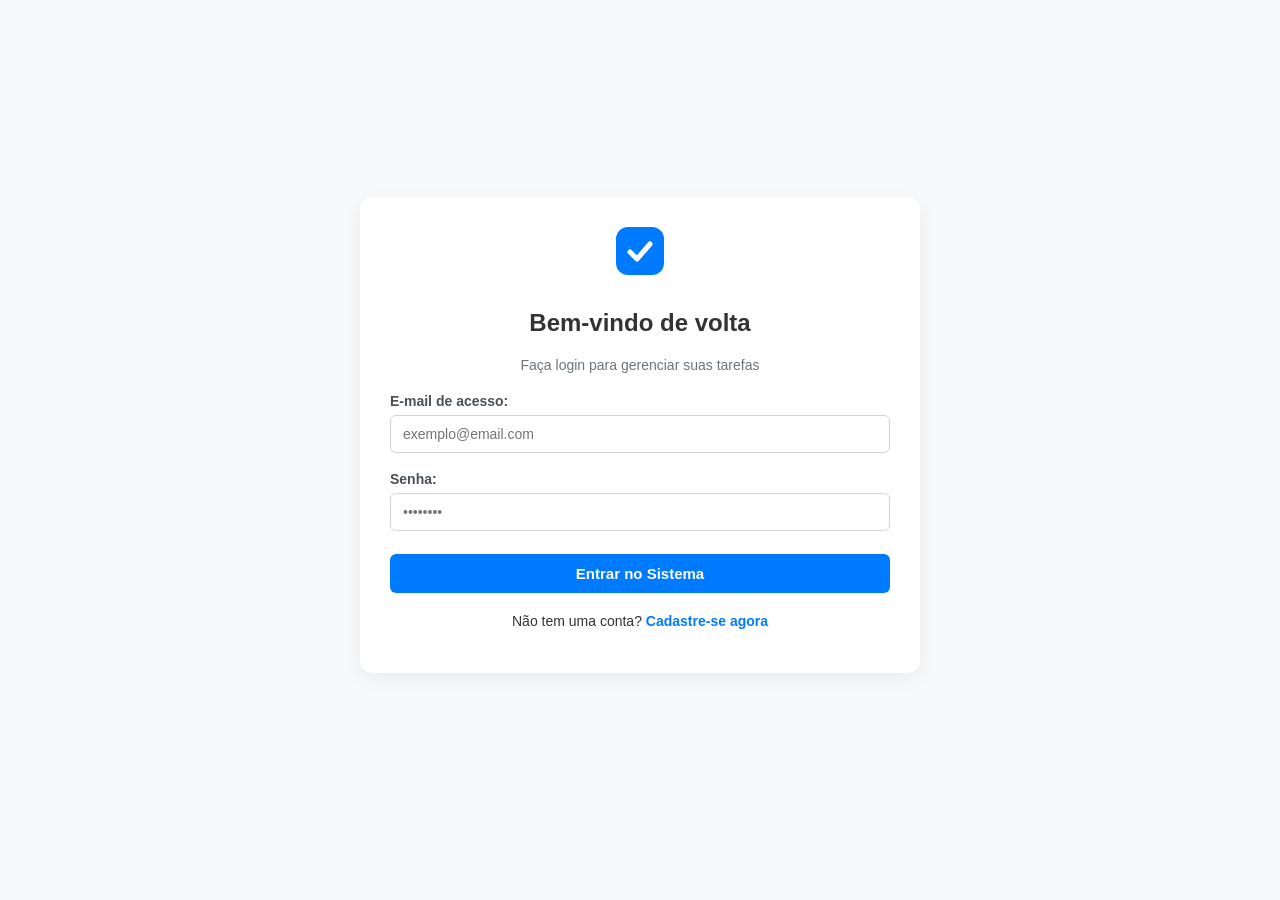
==== src/main/resources/static/login.html @ 50249007 "refactor app and add frontend for use" ====
<!DOCTYPE html>
<html lang="pt-BR">
<head>
    <meta charset="UTF-8">
    <title>ToDo Simple - Sistema</title>
    <link rel="stylesheet" href="css/style.css">
</head>
<body>

<!-- NAVBAR SUPERIOR (Exibida apenas após o login) -->
<nav id="navbar" class="navbar hidden">
    <div class="nav-brand">
        <!-- LOGO VETORIAL ELEGANTE -->
        <svg viewBox="0 0 24 24" fill="none" xmlns="http://www.w3.org/2000/svg">
            <rect width="24" height="24" rx="6" fill="#007BFF"/>
            <path d="M7 12.5L10.5 16L17 8.5" stroke="white" stroke-width="2.5" stroke-linecap="round" stroke-linejoin="round"/>
        </svg>
        <h1>ToDo Simple</h1>
    </div>
    <div class="nav-user">
        <span id="userInfo">Minha Conta</span>
        <button onclick="logout()" class="btn-danger btn-small">Sair</button>
    </div>
</nav>

<!-- WRAPPER CENTRALIZADO -->
<div class="main-wrapper">
    <div class="container">

        <!-- TELA DE LOGIN -->
        <div id="loginSection">
            <div style="text-align: center; margin-bottom: 20px;">
                <svg viewBox="0 0 24 24" fill="none" xmlns="http://www.w3.org/2000/svg" style="width: 48px; height: 48px; margin-bottom: 10px;">
                    <rect width="24" height="24" rx="6" fill="#007BFF"/>
                    <path d="M7 12.5L10.5 16L17 8.5" stroke="white" stroke-width="2.5" stroke-linecap="round" stroke-linejoin="round"/>
                </svg>
                <h2>Bem-vindo de volta</h2>
                <p style="color: #6c757d; font-size: 14px; margin: 0;">Faça login para gerenciar suas tarefas</p>
            </div>

            <form id="loginForm">
                <div class="form-group">
                    <label for="username">E-mail de acesso:</label>
                    <input type="text" id="username" placeholder="exemplo@email.com" required>
                </div>
                <div class="form-group">
                    <label for="password">Senha:</label>
                    <input type="password" id="password" placeholder="••••••••" required>
                </div>
                <button type="submit">Entrar no Sistema</button>
            </form>

            <div class="register-link">
                <p>Não tem uma conta? <a href="register.html">Cadastre-se agora</a></p>
            </div>
        </div>

        <!-- PAINEL PRINCIPAL DE TAREFAS -->
        <div id="appSection" class="hidden">
            <h3 class="section-title">Criar Nova Tarefa</h3>
            <form id="taskForm" style="margin-bottom: 25px;">
                <div class="form-group" style="margin-bottom: 10px;">
                    <input type="text" id="taskDescription" placeholder="O que você precisa fazer?" required>
                </div>
                <button type="submit">Adicionar Tarefa</button>
            </form>

            <hr class="divider">

            <div style="display: flex; justify-content: space-between; align-items: center; margin-bottom: 15px;">
                <h3 class="section-title" style="margin: 0;">Suas Tarefas</h3>
                <button onclick="carregarTarefas()" class="btn-secondary btn-small" style="margin: 0;">Atualizar</button>
            </div>

            <div id="taskList"></div>
        </div>

    </div>
</div>

<!-- Importação do JavaScript -->
<script src="js/script.js"></script>
</body>
</html>
---- src/main/resources/static/css/style.css ----
body {
    font-family: 'Segoe UI', Tahoma, Geneva, Verdana, sans-serif;
    background-color: #f8f9fa;
    margin: 0;
    padding: 0;
    color: #333;
}

/* NAVBAR SUPERIOR */
.navbar {
    background-color: #ffffff;
    box-shadow: 0 2px 4px rgba(0,0,0,0.05);
    display: flex;
    justify-content: space-between;
    align-items: center;
    padding: 12px 30px;
    width: 100%;
    box-sizing: border-box;
}

.nav-brand {
    display: flex;
    align-items: center;
    gap: 12px;
}

.nav-brand svg {
    width: 36px;
    height: 36px;
}

.nav-brand h1 {
    font-size: 20px;
    margin: 0;
    color: #2c3e50;
    font-weight: 700;
}

.nav-user {
    display: flex;
    align-items: center;
    gap: 15px;
}

.nav-user span {
    font-size: 14px;
    color: #555;
    font-weight: 500;
}

/* CONTAINER GERAL / CARDS */
.main-wrapper {
    display: flex;
    justify-content: center;
    align-items: center;
    min-height: calc(100vh - 70px);
    padding: 20px;
}

.container {
    background: white;
    padding: 30px;
    border-radius: 12px;
    box-shadow: 0 6px 20px rgba(0,0,0,0.06);
    width: 100%;
    max-width: 500px;
}

.hidden {
    display: none !important;
}

/* FORMULÁRIOS E INPUTS */
.form-group {
    margin-bottom: 18px;
}

label {
    display: block;
    margin-bottom: 6px;
    font-weight: 600;
    font-size: 14px;
    color: #495057;
}

input {
    width: 100%;
    padding: 10px 12px;
    box-sizing: border-box;
    border: 1px solid #ced4da;
    border-radius: 6px;
    font-size: 14px;
    transition: border-color 0.2s;
}

input:focus {
    outline: none;
    border-color: #007bff;
    box-shadow: 0 0 0 3px rgba(0,123,255,0.15);
}

/* BOTÕES */
button {
    width: 100%;
    padding: 11px;
    background-color: #007bff;
    color: white;
    border: none;
    border-radius: 6px;
    cursor: pointer;
    font-size: 15px;
    font-weight: 600;
    transition: background-color 0.2s;
    margin-top: 5px;
}

button:hover {
    background-color: #0056b3;
}

.btn-danger {
    background-color: #dc3545;
}

.btn-danger:hover {
    background-color: #bd2130;
}

.btn-secondary {
    background-color: #6c757d;
    margin-bottom: 15px;
}

.btn-secondary:hover {
    background-color: #5a6268;
}

.btn-small {
    width: auto;
    padding: 6px 14px;
    font-size: 13px;
    margin-top: 0;
}

/* TAREFAS */
.section-title {
    font-size: 18px;
    font-weight: 600;
    margin-bottom: 12px;
    color: #343a40;
}

.task-item {
    background: #fff;
    border: 1px solid #e9ecef;
    border-left: 4px solid #007bff;
    padding: 14px;
    margin-bottom: 12px;
    border-radius: 6px;
    box-shadow: 0 2px 4px rgba(0,0,0,0.02);
    display: flex;
    justify-content: space-between;
    align-items: center;
}

.task-content {
    font-size: 14px;
    color: #495057;
}

.task-content strong {
    color: #6c757d;
    font-size: 12px;
    display: block;
    margin-bottom: 2px;
}

.actions button {
    padding: 5px 10px;
    font-size: 12px;
    width: auto;
}

.divider {
    border: 0;
    border-top: 1px solid #e9ecef;
    margin: 25px 0;
}

.register-link {
    text-align: center;
    margin-top: 20px;
    font-size: 14px;
}

.register-link a {
    color: #007bff;
    text-decoration: none;
    font-weight: 600;
}

.register-link a:hover {
    text-decoration: underline;
}
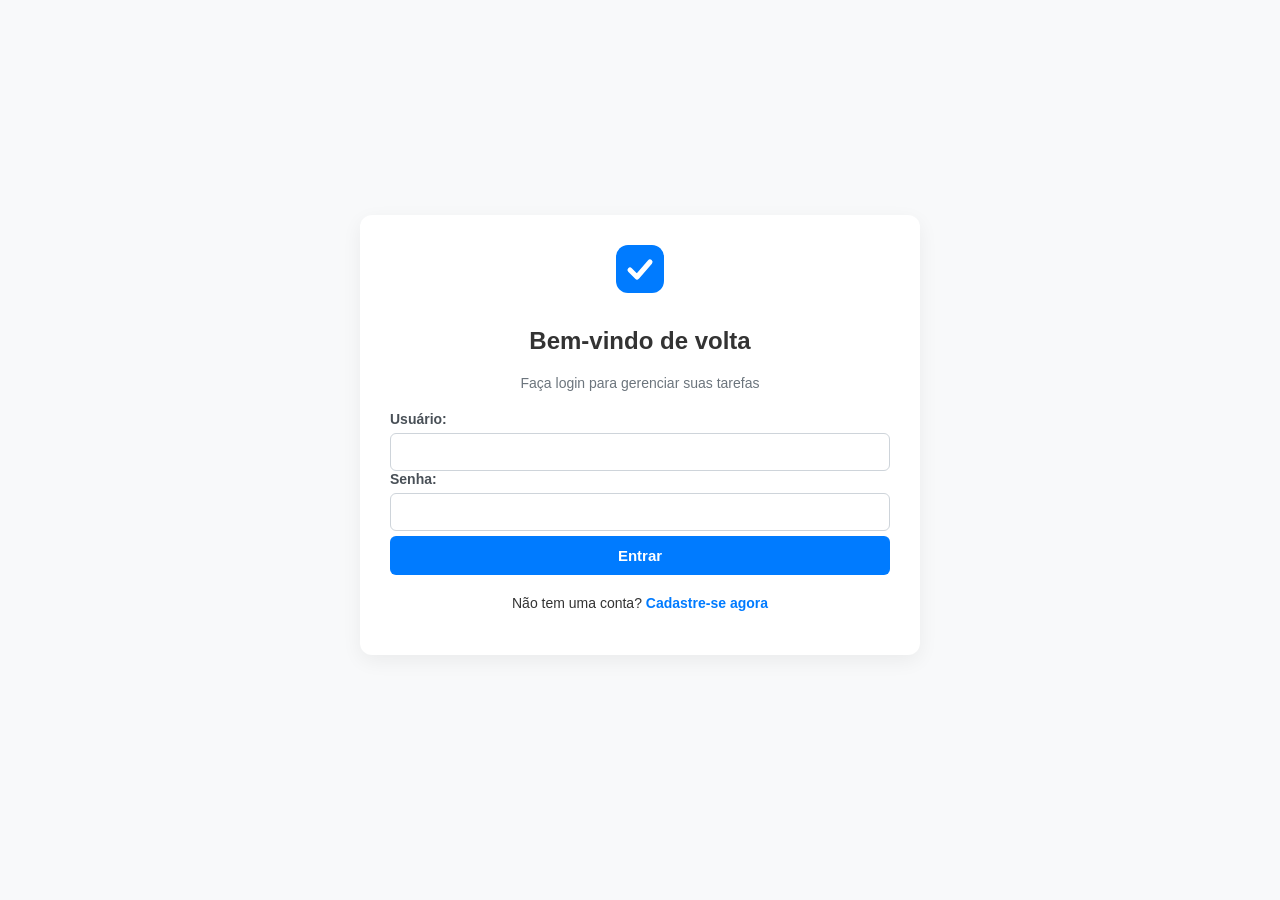
==== commit 6f4f5304: "fix the authentication bug" ====
--- a/src/main/resources/static/login.html
+++ b/src/main/resources/static/login.html
@@ -39,15 +39,15 @@
             </div>
 
             <form id="loginForm">
-                <div class="form-group">
-                    <label for="username">E-mail de acesso:</label>
-                    <input type="text" id="username" placeholder="exemplo@email.com" required>
+                <div>
+                    <label for="username">Usuário:</label>
+                    <input type="text" id="username" required />
                 </div>
-                <div class="form-group">
+                <div>
                     <label for="password">Senha:</label>
-                    <input type="password" id="password" placeholder="••••••••" required>
+                    <input type="password" id="password" required />
                 </div>
-                <button type="submit">Entrar no Sistema</button>
+                <button type="submit">Entrar</button>
             </form>
 
             <div class="register-link">
